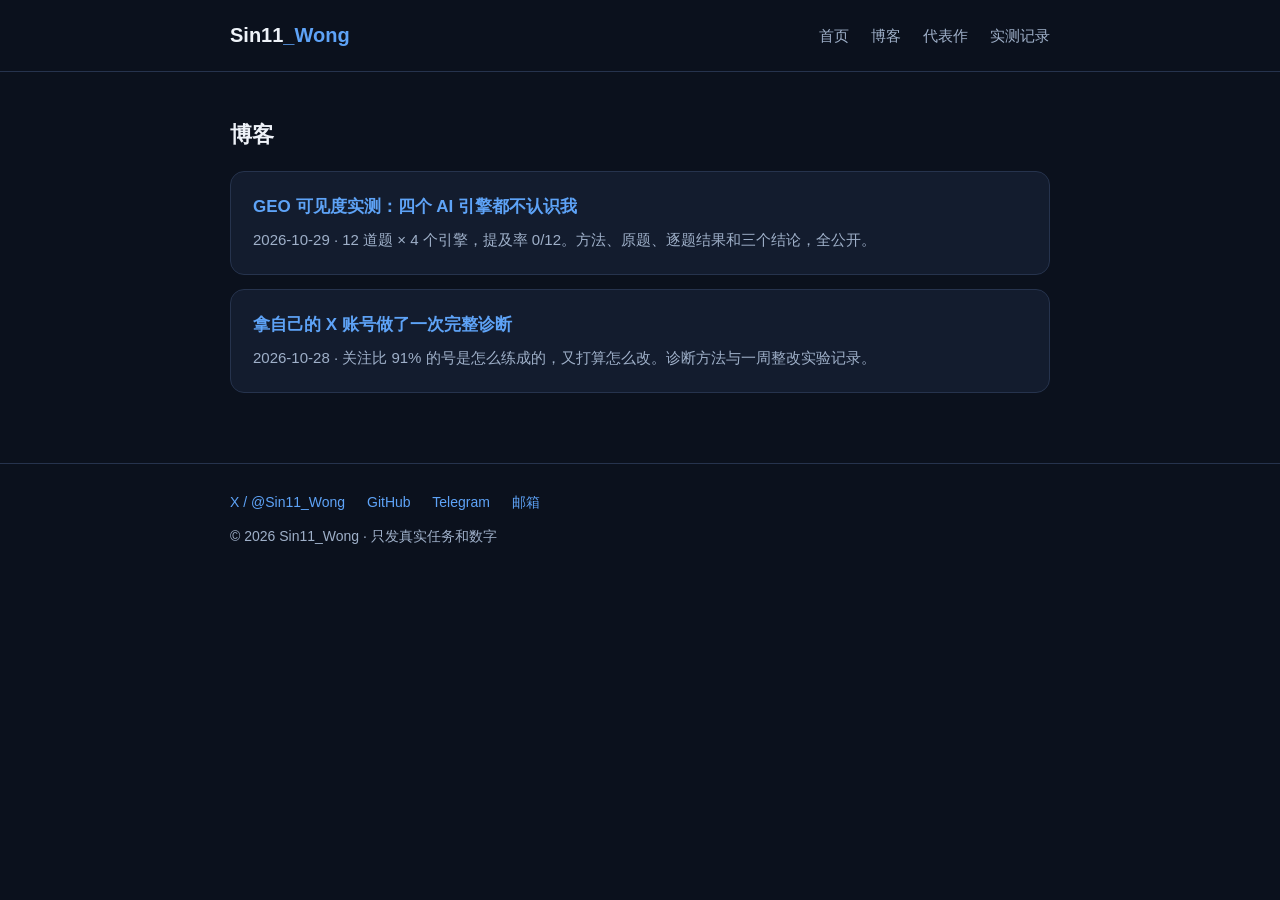
==== blog.html @ 8efa6f0f "sin11.org personal site v1: entity page, blog, two field-test articles" ====
<!DOCTYPE html>
<html lang="zh-CN">
<head>
<meta charset="UTF-8">
<meta name="viewport" content="width=device-width, initial-scale=1.0">
<title>博客 — Sin11_Wong</title>
<meta name="description" content="Sin11_Wong 的博客：AI 工具实测、账号诊断、GEO 可见度测评与美股数据复盘，只报实测数字。">
<link rel="stylesheet" href="style.css">
</head>
<body>
<header><div class="wrap">
  <div class="logo">Sin11<span>_Wong</span></div>
  <nav><a href="index.html">首页</a><a href="blog.html">博客</a><a href="index.html#works">代表作</a><a href="index.html#records">实测记录</a></nav>
</div></header>
<div class="wrap">
  <section style="padding-top:44px">
    <h2>博客</h2>
    <div class="card"><h3><a href="posts/geo-test.html">GEO 可见度实测：四个 AI 引擎都不认识我</a></h3>
    <p>2026-10-29 · 12 道题 × 4 个引擎，提及率 0/12。方法、原题、逐题结果和三个结论，全公开。</p></div>
    <div class="card"><h3><a href="posts/diagnosis.html">拿自己的 X 账号做了一次完整诊断</a></h3>
    <p>2026-10-28 · 关注比 91% 的号是怎么练成的，又打算怎么改。诊断方法与一周整改实验记录。</p></div>
  </section>
</div>
<footer><div class="wrap">
  <div>
    <a href="https://x.com/Sin11_Wong">X / @Sin11_Wong</a>
    <a href="https://github.com/woodrelfay">GitHub</a>
    <a href="https://t.me/SinWong11">Telegram</a>
    <a href="mailto:sinsins44@outlook.com">邮箱</a>
  </div>
  <p style="margin-top:10px">© 2026 Sin11_Wong · 只发真实任务和数字</p>
</div></footer>
</body>
</html>
---- style.css ----
:root{--bg:#0b111d;--card:#131c2e;--line:#26334d;--txt:#eef2f8;--sub:#9fb0c9;--blue:#5ea3f7;--green:#5ed19a;--amber:#f5be50}
*{margin:0;padding:0;box-sizing:border-box}
body{background:var(--bg);color:var(--txt);font-family:"PingFang SC","Microsoft YaHei","Noto Sans CJK SC",sans-serif;line-height:1.75}
a{color:var(--blue);text-decoration:none}
a:hover{text-decoration:underline}
.wrap{max-width:860px;margin:0 auto;padding:0 20px}
header{border-bottom:1px solid var(--line);padding:18px 0}
header .wrap{display:flex;justify-content:space-between;align-items:center}
.logo{font-size:20px;font-weight:700;color:var(--txt)}
.logo span{color:var(--blue)}
nav a{color:var(--sub);margin-left:22px;font-size:15px}
nav a:hover{color:var(--txt);text-decoration:none}
.hero{padding:56px 0 30px}
.hero h1{font-size:38px;line-height:1.35;margin-bottom:18px}
.hero p.lead{font-size:18px;color:var(--sub);max-width:700px}
.pillars{display:flex;gap:12px;flex-wrap:wrap;margin:26px 0 6px}
.pillar{border:1px solid var(--line);border-radius:999px;padding:6px 16px;font-size:14px;color:var(--sub)}
.pillar b{color:var(--txt);font-weight:600}
section{padding:30px 0 6px}
h2{font-size:22px;margin-bottom:16px}
.card{background:var(--card);border:1px solid var(--line);border-radius:14px;padding:20px 22px;margin-bottom:14px}
.card h3{font-size:17px;margin-bottom:6px}
.card p{color:var(--sub);font-size:15px}
.facts{display:grid;grid-template-columns:repeat(auto-fit,minmax(240px,1fr));gap:12px}
.fact{background:var(--card);border:1px solid var(--line);border-radius:14px;padding:16px 18px}
.fact .k{color:var(--sub);font-size:13px}
.fact .v{font-size:16px;margin-top:2px}
table{width:100%;border-collapse:collapse;font-size:15px}
th,td{border:1px solid var(--line);padding:9px 12px;text-align:left}
th{background:var(--card);color:var(--sub);font-weight:600}
.zero{color:var(--amber);font-weight:700}
article{padding:40px 0 10px}
article h1{font-size:30px;line-height:1.45;margin-bottom:10px}
.meta{color:var(--sub);font-size:14px;margin-bottom:26px}
article p{margin-bottom:16px;font-size:16.5px}
article h2{margin-top:30px}
article ul{margin:0 0 16px 22px}
article li{margin-bottom:8px}
footer{border-top:1px solid var(--line);margin-top:50px;padding:26px 0 40px;color:var(--sub);font-size:14px}
footer a{margin-right:18px}
.note{color:var(--sub);font-size:14px}
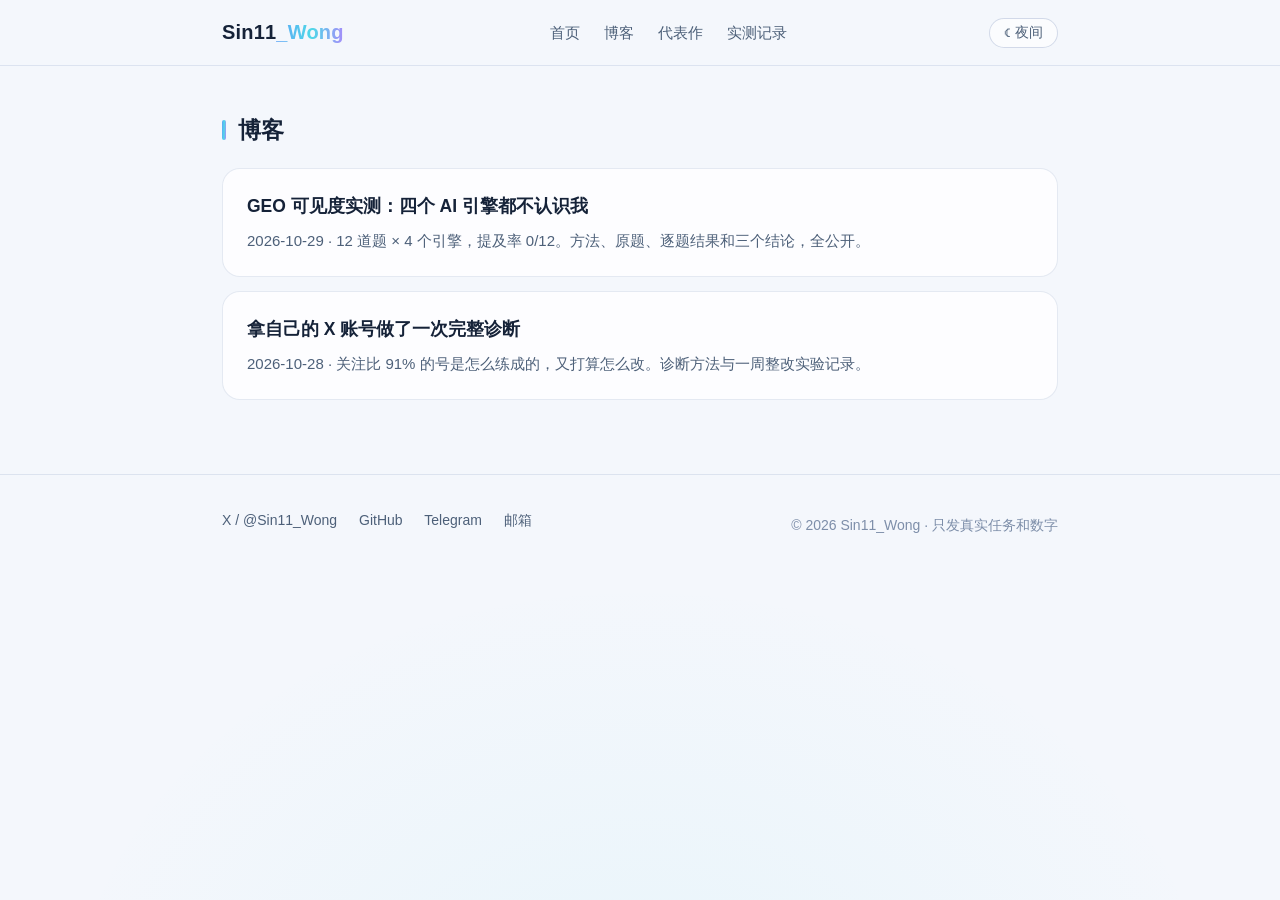
==== commit 4afb9e74: "Add day/night theme toggle with localStorage persistence on all pages" ====
--- a/blog.html
+++ b/blog.html
@@ -6,11 +6,12 @@
 <title>博客 — Sin11_Wong</title>
 <meta name="description" content="Sin11_Wong 的博客：AI 工具实测、账号诊断、GEO 可见度测评与美股数据复盘，只报实测数字。">
 <link rel="stylesheet" href="style.css">
+<script>(function(){try{var t=localStorage.getItem("theme");if(!t){t=window.matchMedia("(prefers-color-scheme: light)").matches?"light":"dark"}document.documentElement.setAttribute("data-theme",t)}catch(e){document.documentElement.setAttribute("data-theme","dark")}})();</script>
 </head>
 <body>
 <header><div class="wrap">
   <div class="logo">Sin11<span>_Wong</span></div>
-  <nav><a href="index.html">首页</a><a href="blog.html">博客</a><a href="index.html#works">代表作</a><a href="index.html#records">实测记录</a></nav>
+  <nav><a href="index.html">首页</a><a href="blog.html">博客</a><a href="index.html#works">代表作</a><a href="index.html#records">实测记录</a></nav><button class="theme-toggle" onclick="toggleTheme()" aria-label="切换日间或夜间模式">☀ 日间</button>
 </div></header>
 <div class="wrap">
   <section style="padding-top:44px">
@@ -30,5 +31,6 @@
   </div>
   <p style="margin-top:10px">© 2026 Sin11_Wong · 只发真实任务和数字</p>
 </div></footer>
+<script>function toggleTheme(){var h=document.documentElement;var n=h.getAttribute("data-theme")==="light"?"dark":"light";h.setAttribute("data-theme",n);try{localStorage.setItem("theme",n)}catch(e){}syncThemeBtn()}function syncThemeBtn(){var b=document.querySelector(".theme-toggle");if(!b)return;b.textContent=document.documentElement.getAttribute("data-theme")==="light"?"☾ 夜间":"☀ 日间"}document.addEventListener("DOMContentLoaded",syncThemeBtn);</script>
 </body>
 </html>
--- a/style.css
+++ b/style.css
@@ -1,41 +1,170 @@
-:root{--bg:#0b111d;--card:#131c2e;--line:#26334d;--txt:#eef2f8;--sub:#9fb0c9;--blue:#5ea3f7;--green:#5ed19a;--amber:#f5be50}
+:root{
+  --bg:#070b14; --bg2:#0a1120;
+  --card:rgba(255,255,255,.032); --card-hover:rgba(255,255,255,.05);
+  --line:rgba(148,178,255,.14); --line-soft:rgba(148,178,255,.09);
+  --txt:#eef2f8; --sub:#9fb0c9; --dim:#6d7f9c;
+  --blue:#5ea3f7; --cyan:#4fd8e8; --violet:#a78bfa;
+  --green:#5ed19a; --amber:#f5be50;
+  --grad:linear-gradient(92deg,#5ea3f7 0%,#4fd8e8 52%,#a78bfa 100%);
+  --header:rgba(7,11,20,.72); --chip:rgba(255,255,255,.03);
+  --glow1:rgba(94,163,247,.16); --glow2:rgba(167,139,250,.10); --glow3:rgba(79,216,232,.06);
+  --shadow:0 14px 34px -18px rgba(38,92,180,.45);
+}
+[data-theme="light"]{
+  --bg:#f4f7fc; --bg2:#edf2f9;
+  --card:rgba(255,255,255,.78); --card-hover:#ffffff;
+  --line:rgba(30,64,140,.18); --line-soft:rgba(30,64,140,.11);
+  --txt:#152238; --sub:#4d6079; --dim:#7d8ea9;
+  --header:rgba(244,247,252,.85); --chip:rgba(255,255,255,.6);
+  --glow1:rgba(94,163,247,.13); --glow2:rgba(167,139,250,.09); --glow3:rgba(79,216,232,.07);
+  --shadow:0 14px 30px -18px rgba(60,100,180,.28);
+}
+html{background:#070b14}
+html[data-theme="light"]{background:#f4f7fc}
 *{margin:0;padding:0;box-sizing:border-box}
-body{background:var(--bg);color:var(--txt);font-family:"PingFang SC","Microsoft YaHei","Noto Sans CJK SC",sans-serif;line-height:1.75}
+html{scroll-behavior:smooth}
+body{
+  background:var(--bg); color:var(--txt);
+  font-family:"PingFang SC","Hiragino Sans GB","Microsoft YaHei","Noto Sans CJK SC",sans-serif;
+  line-height:1.75; -webkit-font-smoothing:antialiased; overflow-x:hidden;
+  transition:background-color .3s ease, color .3s ease;
+}
+body::before{
+  content:""; position:fixed; inset:0; z-index:-2; pointer-events:none;
+  background:
+    radial-gradient(720px 420px at 18% -6%, var(--glow1), transparent 62%),
+    radial-gradient(680px 460px at 88% 4%, var(--glow2), transparent 60%),
+    radial-gradient(900px 700px at 50% 115%, var(--glow3), transparent 65%),
+    linear-gradient(180deg, var(--bg2), var(--bg) 340px);
+}
+::selection{background:rgba(94,163,247,.35)}
 a{color:var(--blue);text-decoration:none}
 a:hover{text-decoration:underline}
-.wrap{max-width:860px;margin:0 auto;padding:0 20px}
-header{border-bottom:1px solid var(--line);padding:18px 0}
+.wrap{max-width:880px;margin:0 auto;padding:0 22px}
+
+/* ---------- header ---------- */
+header{
+  position:sticky; top:0; z-index:50;
+  background:var(--header); backdrop-filter:blur(14px); -webkit-backdrop-filter:blur(14px);
+  border-bottom:1px solid var(--line-soft); padding:15px 0;
+}
+.theme-toggle{
+  margin-left:20px; font-family:inherit; font-size:13.5px; cursor:pointer;
+  color:var(--sub); background:var(--chip);
+  border:1px solid var(--line); border-radius:999px; padding:5px 14px;
+  transition:color .25s ease, border-color .25s ease;
+}
+.theme-toggle:hover{color:var(--txt);border-color:rgba(94,163,247,.5)}
 header .wrap{display:flex;justify-content:space-between;align-items:center}
-.logo{font-size:20px;font-weight:700;color:var(--txt)}
-.logo span{color:var(--blue)}
-nav a{color:var(--sub);margin-left:22px;font-size:15px}
+.logo{font-size:20px;font-weight:800;letter-spacing:.2px;color:var(--txt)}
+.logo span{background:var(--grad);-webkit-background-clip:text;background-clip:text;color:transparent}
+nav a{color:var(--sub);margin-left:24px;font-size:15px;position:relative;padding:2px 0}
+nav a::after{content:"";position:absolute;left:0;bottom:-2px;height:2px;width:0;background:var(--grad);border-radius:2px;transition:width .25s ease}
 nav a:hover{color:var(--txt);text-decoration:none}
-.hero{padding:56px 0 30px}
-.hero h1{font-size:38px;line-height:1.35;margin-bottom:18px}
-.hero p.lead{font-size:18px;color:var(--sub);max-width:700px}
-.pillars{display:flex;gap:12px;flex-wrap:wrap;margin:26px 0 6px}
-.pillar{border:1px solid var(--line);border-radius:999px;padding:6px 16px;font-size:14px;color:var(--sub)}
+nav a:hover::after{width:100%}
+@media (max-width:560px){
+  header .wrap{flex-wrap:wrap;gap:8px}
+  nav a{margin-left:0;margin-right:16px;font-size:14px;white-space:nowrap}
+  .theme-toggle{margin-left:0}
+  .logo{font-size:19px}
+}
+
+/* ---------- hero ---------- */
+.hero{padding:78px 0 8px;position:relative}
+.hero::before{
+  content:""; position:absolute; inset:-30px -40px auto -40px; height:340px; z-index:-1;
+  background-image:linear-gradient(rgba(148,178,255,.05) 1px,transparent 1px),linear-gradient(90deg,rgba(148,178,255,.05) 1px,transparent 1px);
+  background-size:44px 44px;
+  -webkit-mask-image:radial-gradient(70% 90% at 30% 20%, #000 30%, transparent 75%);
+          mask-image:radial-gradient(70% 90% at 30% 20%, #000 30%, transparent 75%);
+}
+.eyebrow{
+  display:inline-flex; align-items:center; gap:9px;
+  font-size:12.5px; letter-spacing:2.5px; color:var(--sub);
+  border:1px solid var(--line); border-radius:999px; padding:5px 14px 5px 11px;
+  background:var(--chip); margin-bottom:26px;
+}
+.eyebrow .dot{width:7px;height:7px;border-radius:50%;background:var(--green);box-shadow:0 0 0 0 rgba(94,209,154,.5);animation:pulse 2.4s infinite}
+@keyframes pulse{0%{box-shadow:0 0 0 0 rgba(94,209,154,.45)}70%{box-shadow:0 0 0 8px rgba(94,209,154,0)}100%{box-shadow:0 0 0 0 rgba(94,209,154,0)}}
+.hero h1{font-size:clamp(38px,6vw,56px);font-weight:800;line-height:1.25;letter-spacing:.5px;margin-bottom:20px}
+.hero h1 .grad{background:var(--grad);-webkit-background-clip:text;background-clip:text;color:transparent}
+.hero p.lead{font-size:18px;line-height:1.85;color:var(--sub);max-width:720px}
+.hero p.lead b, .hero p.lead strong{color:var(--txt);font-weight:600}
+.pillars{display:flex;gap:10px;flex-wrap:wrap;margin:28px 0 4px}
+.pillar{
+  display:inline-flex;align-items:center;gap:8px;
+  border:1px solid var(--line);border-radius:999px;padding:7px 16px;
+  font-size:14px;color:var(--sub);background:var(--chip);
+  transition:border-color .25s ease, transform .25s ease, background .25s ease;
+}
+.pillar:hover{transform:translateY(-2px);border-color:rgba(94,163,247,.5);background:var(--card-hover)}
+.pillar::before{content:"";width:7px;height:7px;border-radius:50%;background:var(--blue);flex:none}
+.pillar:nth-child(2)::before{background:var(--green)}
+.pillar:nth-child(3)::before{background:var(--amber)}
+.pillar:nth-child(4)::before{background:var(--violet)}
 .pillar b{color:var(--txt);font-weight:600}
-section{padding:30px 0 6px}
-h2{font-size:22px;margin-bottom:16px}
-.card{background:var(--card);border:1px solid var(--line);border-radius:14px;padding:20px 22px;margin-bottom:14px}
-.card h3{font-size:17px;margin-bottom:6px}
+
+/* ---------- stats ---------- */
+.stats{
+  display:grid;grid-template-columns:repeat(4,1fr);gap:14px;
+  margin:38px 0 6px;padding:22px 4px;
+  border-top:1px solid var(--line-soft);border-bottom:1px solid var(--line-soft);
+}
+.stat .n{font-size:29px;font-weight:800;letter-spacing:.3px;line-height:1.2}
+.stat .n em{font-style:normal;background:var(--grad);-webkit-background-clip:text;background-clip:text;color:transparent}
+.stat .t{color:var(--dim);font-size:13px;margin-top:3px;letter-spacing:.4px}
+@media (max-width:640px){.stats{grid-template-columns:repeat(2,1fr)}}
+
+/* ---------- sections & cards ---------- */
+section{padding:38px 0 4px}
+h2{font-size:23px;font-weight:800;letter-spacing:.4px;margin-bottom:18px;display:flex;align-items:center;gap:12px}
+h2::before{content:"";width:4px;height:20px;border-radius:3px;background:var(--grad);flex:none}
+.card{
+  background:var(--card);border:1px solid var(--line-soft);border-radius:18px;
+  padding:22px 24px;margin-bottom:14px;
+  transition:transform .25s ease, border-color .25s ease, background .25s ease, box-shadow .25s ease;
+}
+.card:hover{transform:translateY(-3px);background:var(--card-hover);border-color:rgba(94,163,247,.38);box-shadow:var(--shadow)}
+.card h3{font-size:17.5px;font-weight:700;margin-bottom:6px}
+.card h3 a{color:var(--txt)}
+.card h3 a:hover{color:var(--blue);text-decoration:none}
 .card p{color:var(--sub);font-size:15px}
 .facts{display:grid;grid-template-columns:repeat(auto-fit,minmax(240px,1fr));gap:12px}
-.fact{background:var(--card);border:1px solid var(--line);border-radius:14px;padding:16px 18px}
-.fact .k{color:var(--sub);font-size:13px}
-.fact .v{font-size:16px;margin-top:2px}
+.fact{
+  background:var(--card);border:1px solid var(--line-soft);border-radius:16px;padding:17px 19px;
+  transition:border-color .25s ease, background .25s ease;
+}
+.fact:hover{border-color:rgba(94,163,247,.35);background:var(--card-hover)}
+.fact .k{color:var(--dim);font-size:12px;letter-spacing:2px;margin-bottom:4px}
+.fact .v{font-size:16.5px;font-weight:600}
+.tag{
+  display:inline-block;font-size:11.5px;letter-spacing:1.6px;color:var(--green);
+  border:1px solid rgba(94,209,154,.4);border-radius:999px;padding:2px 10px;margin-left:10px;vertical-align:2px;
+}
 table{width:100%;border-collapse:collapse;font-size:15px}
-th,td{border:1px solid var(--line);padding:9px 12px;text-align:left}
-th{background:var(--card);color:var(--sub);font-weight:600}
+th,td{padding:10px 12px;text-align:left;border-bottom:1px solid var(--line-soft)}
+th{color:var(--dim);font-weight:600;font-size:13px;letter-spacing:1.2px;border-bottom:1px solid var(--line)}
+tr:last-child td{border-bottom:none}
 .zero{color:var(--amber);font-weight:700}
-article{padding:40px 0 10px}
-article h1{font-size:30px;line-height:1.45;margin-bottom:10px}
-.meta{color:var(--sub);font-size:14px;margin-bottom:26px}
-article p{margin-bottom:16px;font-size:16.5px}
-article h2{margin-top:30px}
+.note{color:var(--sub);font-size:14px}
+
+/* ---------- article ---------- */
+article{padding:52px 0 10px}
+article h1{font-size:31px;font-weight:800;line-height:1.45;margin-bottom:12px}
+.meta{color:var(--dim);font-size:14px;margin-bottom:28px;letter-spacing:.4px}
+article p{margin-bottom:16px;font-size:16.5px;line-height:1.85}
+article h2{margin-top:34px}
 article ul{margin:0 0 16px 22px}
 article li{margin-bottom:8px}
-footer{border-top:1px solid var(--line);margin-top:50px;padding:26px 0 40px;color:var(--sub);font-size:14px}
-footer a{margin-right:18px}
-.note{color:var(--sub);font-size:14px}
+
+/* ---------- footer ---------- */
+footer{border-top:1px solid var(--line-soft);margin-top:56px;padding:28px 0 44px;color:var(--dim);font-size:14px}
+footer .wrap{display:flex;justify-content:space-between;align-items:center;flex-wrap:wrap;gap:12px}
+footer a{color:var(--sub);margin-right:18px}
+footer a:hover{color:var(--txt);text-decoration:none}
+footer p{margin:0}
+@media (prefers-reduced-motion: reduce){
+  html{scroll-behavior:auto}
+  .eyebrow .dot{animation:none}
+  .card,.pillar,nav a::after{transition:none}
+}
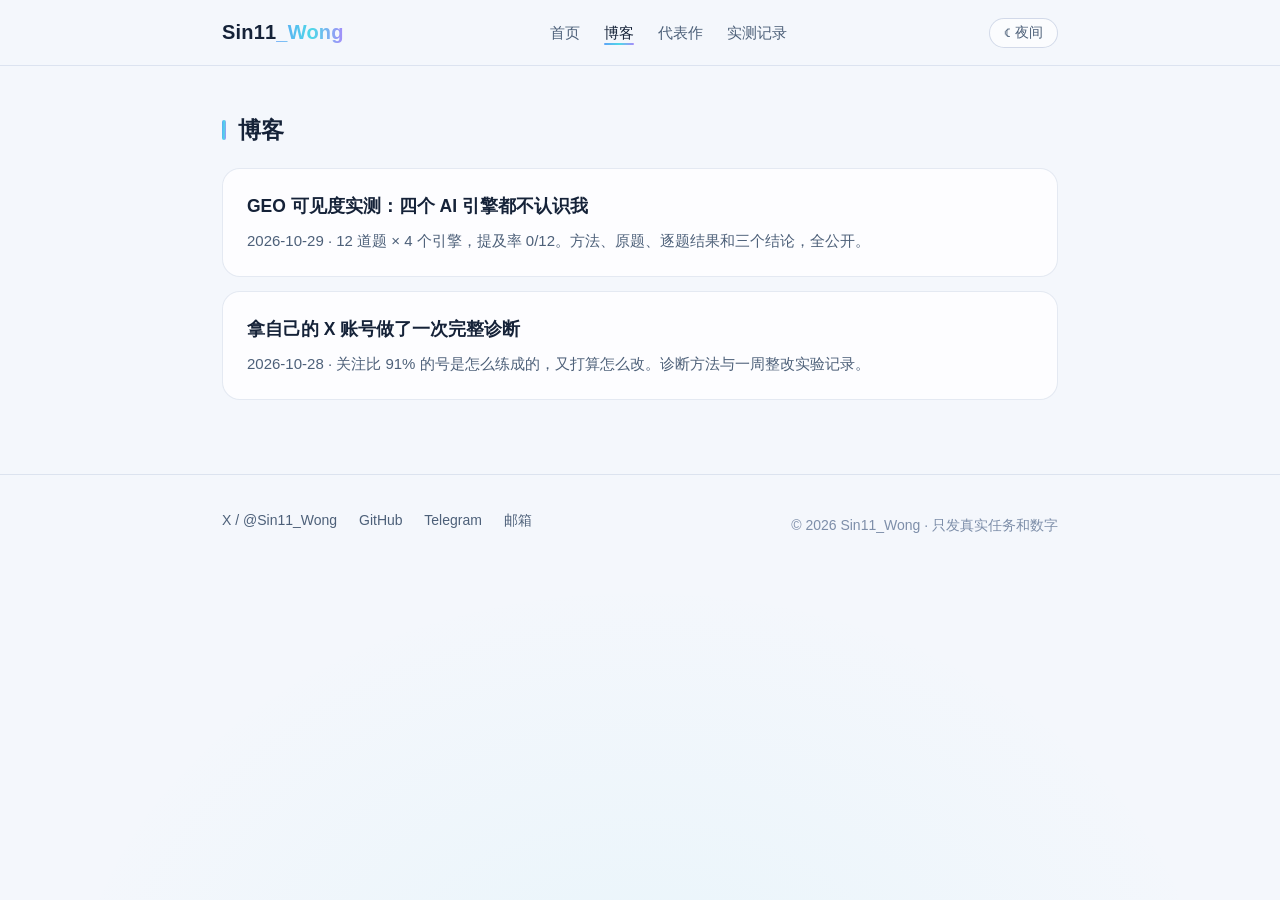
==== commit 32f849a0: "v3 depth & interaction: profile card hero, section labels, scroll progress, reveal animations, curso" ====
--- a/blog.html
+++ b/blog.html
@@ -31,6 +31,34 @@
   </div>
   <p style="margin-top:10px">© 2026 Sin11_Wong · 只发真实任务和数字</p>
 </div></footer>
-<script>function toggleTheme(){var h=document.documentElement;var n=h.getAttribute("data-theme")==="light"?"dark":"light";h.setAttribute("data-theme",n);try{localStorage.setItem("theme",n)}catch(e){}syncThemeBtn()}function syncThemeBtn(){var b=document.querySelector(".theme-toggle");if(!b)return;b.textContent=document.documentElement.getAttribute("data-theme")==="light"?"☾ 夜间":"☀ 日间"}document.addEventListener("DOMContentLoaded",syncThemeBtn);</script>
+<script>
+function toggleTheme(){var h=document.documentElement;var n=h.getAttribute("data-theme")==="light"?"dark":"light";h.setAttribute("data-theme",n);try{localStorage.setItem("theme",n)}catch(e){}syncThemeBtn()}
+function syncThemeBtn(){var b=document.querySelector(".theme-toggle");if(!b)return;b.textContent=document.documentElement.getAttribute("data-theme")==="light"?"\u263e \u591c\u95f4":"\u2600 \u65e5\u95f4"}
+document.addEventListener("DOMContentLoaded",function(){
+  syncThemeBtn();
+  var bar=document.createElement("div");bar.id="progress";document.body.appendChild(bar);
+  var top=document.createElement("button");top.id="toTop";top.setAttribute("aria-label","\u56de\u5230\u9876\u90e8");top.textContent="\u2191";document.body.appendChild(top);
+  top.addEventListener("click",function(){window.scrollTo({top:0,behavior:"smooth"})});
+  function onScroll(){var h=document.documentElement;var max=h.scrollHeight-h.clientHeight;bar.style.width=(max>0?(h.scrollTop/max*100):0)+"%";top.classList.toggle("show",h.scrollTop>600)}
+  document.addEventListener("scroll",onScroll,{passive:true});onScroll();
+  var path=location.pathname;
+  document.querySelectorAll("nav a").forEach(function(a){
+    var href=a.getAttribute("href")||"";
+    if((path.indexOf("blog")>-1||path.indexOf("posts")>-1)&&href.indexOf("blog")>-1)a.classList.add("active");
+    if(path.indexOf("blog")===-1&&path.indexOf("posts")===-1&&(href==="index.html"||href==="/"||href==="../index.html"))a.classList.add("active");
+  });
+  if("IntersectionObserver" in window){
+    var io=new IntersectionObserver(function(es){es.forEach(function(e){if(e.isIntersecting){e.target.classList.add("in");io.unobserve(e.target)}})},{threshold:.08});
+    document.querySelectorAll(".card,.fact,.stat,article,.profile-card").forEach(function(el){el.classList.add("reveal");io.observe(el)});
+    var navMap={};
+    document.querySelectorAll("nav a").forEach(function(a){var href=a.getAttribute("href")||"";if(href.charAt(0)==="#")navMap[href.slice(1)]=a});
+    var sio=new IntersectionObserver(function(es){es.forEach(function(e){if(e.isIntersecting){Object.keys(navMap).forEach(function(k){navMap[k].classList.remove("active")});if(navMap[e.target.id])navMap[e.target.id].classList.add("active")}})},{rootMargin:"-38% 0px -55% 0px"});
+    ["works","records"].forEach(function(id){var s=document.getElementById(id);if(s)sio.observe(s)});
+  }
+  document.querySelectorAll(".card").forEach(function(c){
+    c.addEventListener("mousemove",function(e){var r=c.getBoundingClientRect();c.style.setProperty("--mx",((e.clientX-r.left)/r.width*100)+"%");c.style.setProperty("--my",((e.clientY-r.top)/r.height*100)+"%")});
+  });
+});
+</script>
 </body>
 </html>
--- a/style.css
+++ b/style.css
@@ -80,13 +80,14 @@
 }
 .eyebrow{
   display:inline-flex; align-items:center; gap:9px;
-  font-size:12.5px; letter-spacing:2.5px; color:var(--sub);
+  font-family:ui-monospace,"SF Mono",SFMono-Regular,Menlo,Consolas,"Liberation Mono",monospace;
+  font-size:12px; letter-spacing:1.8px; color:var(--sub);
   border:1px solid var(--line); border-radius:999px; padding:5px 14px 5px 11px;
   background:var(--chip); margin-bottom:26px;
 }
 .eyebrow .dot{width:7px;height:7px;border-radius:50%;background:var(--green);box-shadow:0 0 0 0 rgba(94,209,154,.5);animation:pulse 2.4s infinite}
 @keyframes pulse{0%{box-shadow:0 0 0 0 rgba(94,209,154,.45)}70%{box-shadow:0 0 0 8px rgba(94,209,154,0)}100%{box-shadow:0 0 0 0 rgba(94,209,154,0)}}
-.hero h1{font-size:clamp(38px,6vw,56px);font-weight:800;line-height:1.25;letter-spacing:.5px;margin-bottom:20px}
+.hero h1{font-size:clamp(30px,4.5vw,42px);font-weight:700;line-height:1.3;letter-spacing:-.5px;margin-bottom:18px}
 .hero h1 .grad{background:var(--grad);-webkit-background-clip:text;background-clip:text;color:transparent}
 .hero p.lead{font-size:18px;line-height:1.85;color:var(--sub);max-width:720px}
 .hero p.lead b, .hero p.lead strong{color:var(--txt);font-weight:600}
@@ -150,7 +151,7 @@
 
 /* ---------- article ---------- */
 article{padding:52px 0 10px}
-article h1{font-size:31px;font-weight:800;line-height:1.45;margin-bottom:12px}
+article h1{font-size:28px;font-weight:700;line-height:1.45;margin-bottom:12px}
 .meta{color:var(--dim);font-size:14px;margin-bottom:28px;letter-spacing:.4px}
 article p{margin-bottom:16px;font-size:16.5px;line-height:1.85}
 article h2{margin-top:34px}
@@ -168,3 +169,70 @@
   .eyebrow .dot{animation:none}
   .card,.pillar,nav a::after{transition:none}
 }
+
+/* ---------- v3: depth & interaction ---------- */
+#works,#records{scroll-margin-top:96px}
+.hero-grid{display:grid;grid-template-columns:1fr 300px;gap:34px;align-items:start}
+@media (max-width:760px){.hero-grid{grid-template-columns:1fr}}
+.profile-card{
+  position:relative;border-radius:20px;padding:22px 22px 14px;
+  background:var(--card);border:1px solid var(--line);
+  box-shadow:0 24px 48px -24px rgba(10,30,70,.55);
+  backdrop-filter:blur(6px);
+}
+.profile-card::before{
+  content:"";position:absolute;inset:-1px;border-radius:20px;padding:1px;pointer-events:none;
+  background:linear-gradient(150deg,rgba(94,163,247,.55),transparent 40%,transparent 65%,rgba(167,139,250,.45));
+  -webkit-mask:linear-gradient(#000 0 0) content-box,linear-gradient(#000 0 0);-webkit-mask-composite:xor;mask-composite:exclude;
+}
+.pc-head{display:flex;gap:14px;align-items:center;padding-bottom:16px;border-bottom:1px solid var(--line-soft)}
+.avatar{
+  width:52px;height:52px;border-radius:16px;flex:none;display:flex;align-items:center;justify-content:center;
+  font-size:24px;font-weight:800;color:#fff;background:linear-gradient(135deg,#2f6fd0,#4fd8e8 60%,#a78bfa);
+  box-shadow:0 10px 22px -10px rgba(79,160,255,.65);
+}
+.pc-name{font-size:17.5px;font-weight:700;line-height:1.3}
+.pc-role{color:var(--sub);font-size:13.5px}
+.pc-rows{padding-top:8px}
+.pc-row{display:flex;justify-content:space-between;align-items:center;padding:8px 0;border-bottom:1px dashed var(--line-soft);font-size:14.5px}
+.pc-row:last-child{border-bottom:none}
+.pc-row span{color:var(--dim);font-size:12px;letter-spacing:1.6px}
+.pc-row b{font-weight:600}
+.pc-live{color:var(--green);display:inline-flex;align-items:center;gap:7px}
+.pc-live i{width:7px;height:7px;border-radius:50%;background:var(--green);animation:pulse 2.4s infinite}
+.sec-label{
+  font-family:ui-monospace,"SF Mono",SFMono-Regular,Menlo,Consolas,monospace;
+  font-size:11.5px;letter-spacing:2.6px;color:var(--dim);margin-bottom:8px;
+}
+section h2{margin-bottom:18px}
+.card{position:relative;overflow:hidden}
+.card::before{
+  content:"";position:absolute;inset:0;pointer-events:none;opacity:0;transition:opacity .3s ease;
+  background:radial-gradient(340px circle at var(--mx,50%) var(--my,50%),rgba(94,163,247,.13),transparent 65%);
+}
+.card:hover::before{opacity:1}
+.card.work{padding-left:64px}
+.card .idx{
+  position:absolute;left:22px;top:20px;
+  font-family:ui-monospace,"SF Mono",SFMono-Regular,Menlo,Consolas,monospace;
+  font-size:13px;color:var(--dim);letter-spacing:1px;
+}
+.card.work h3 a::after{content:" →";display:inline-block;color:var(--blue);transition:transform .25s ease}
+.card.work:hover h3 a::after{transform:translateX(5px)}
+nav a.active{color:var(--txt)}
+nav a.active::after{width:100%}
+#progress{
+  position:fixed;top:0;left:0;height:3px;width:0;z-index:60;
+  background:var(--grad);border-radius:0 3px 3px 0;
+}
+#toTop{
+  position:fixed;right:22px;bottom:22px;z-index:60;width:42px;height:42px;border-radius:50%;
+  border:1px solid var(--line);background:var(--header);color:var(--sub);font-size:17px;cursor:pointer;
+  backdrop-filter:blur(10px);-webkit-backdrop-filter:blur(10px);
+  opacity:0;pointer-events:none;transform:translateY(8px);transition:all .3s ease;font-family:inherit;
+}
+#toTop.show{opacity:1;pointer-events:auto;transform:none}
+#toTop:hover{color:var(--txt);border-color:rgba(94,163,247,.5)}
+.reveal{opacity:0;transform:translateY(16px);transition:opacity .6s ease,transform .6s ease}
+.reveal.in{opacity:1;transform:none}
+@media (prefers-reduced-motion: reduce){.reveal{opacity:1;transform:none;transition:none}.pc-live i{animation:none}}
